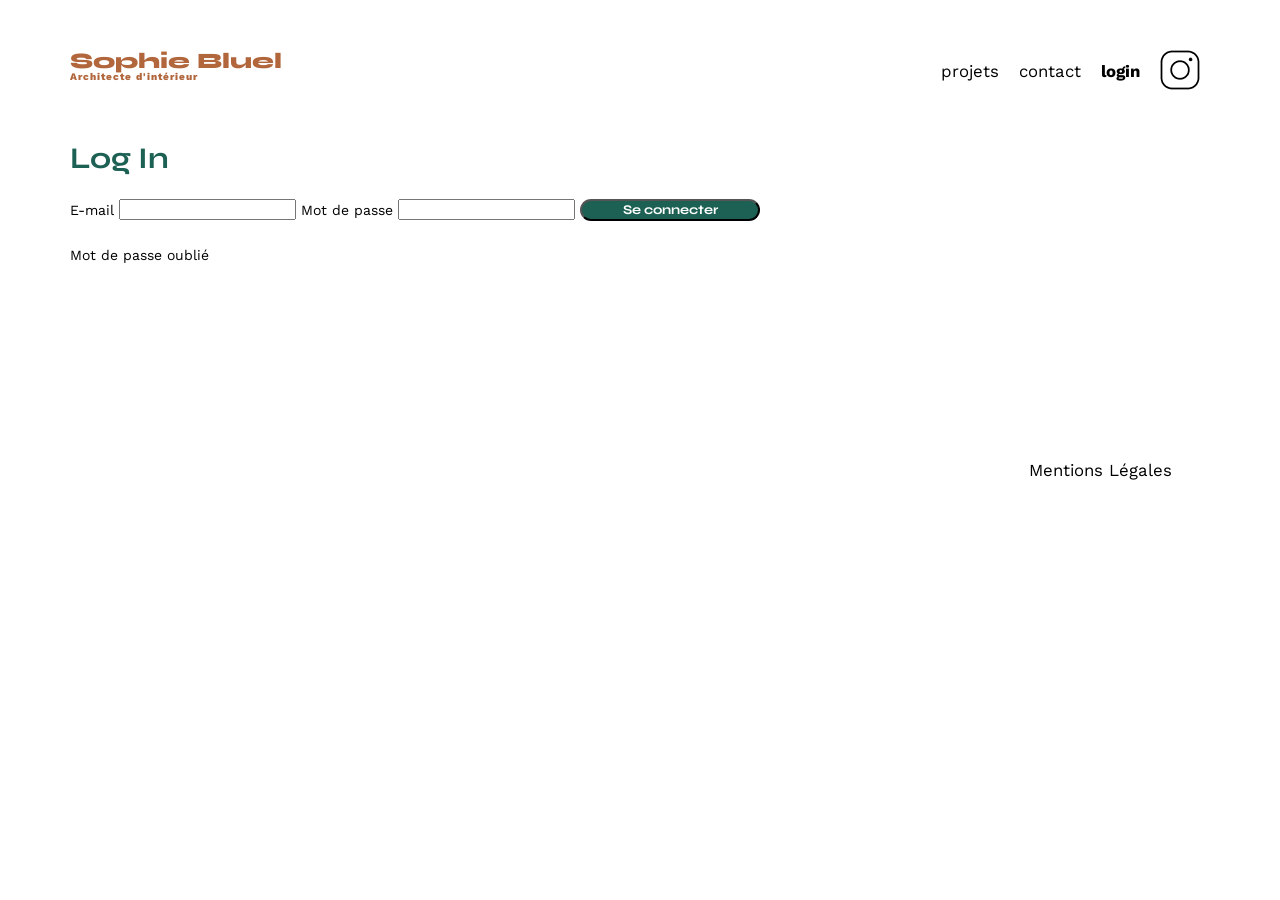
==== FrontEnd/login.html @ a7440093 "initialisation du projet, liste des projets et filtre" ====
<!DOCTYPE html>
<html lang="fr">
<head>
    <meta charset="UTF-8">
	<title>Page de Connexion</title>
	<meta name="viewport" content="width=device-width, initial-scale=1.0">
    <link rel="preconnect" href="https://fonts.googleapis.com">
	<link rel="preconnect" href="https://fonts.gstatic.com" crossorigin>
	<link href="https://fonts.googleapis.com/css2?family=Syne:wght@700;800&family=Work+Sans&display=swap" rel="stylesheet">
	<meta name="description" content="">
	<link rel="stylesheet" href="./assets/style.css">
</head>
<body>
    <header>
        <h1>Sophie Bluel <span>Architecte d'intérieur</span></h1>
        <nav>
            <ul>
                <li>projets</li>
                <li>contact</li>
                <li><a href="./login.html" class="login">login</a></li>
                <li><img src="./assets/icons/instagram.png" alt="Instagram"></li>
            </ul>
        </nav>
    </header>
    <main>
        <section id="Log">
            <h2>Log In</h2>
            <form id="loginForm">
                <label for="email">E-mail</label>
                <input type="email" name="email" id="email" required>
                <label for="password">Mot de passe</label>
                <input type="password" name="password" id="password" required>
                <input type="submit" value="Se connecter">
                <p><a href="">Mot de passe oublié</a></p>
            </form>
        </section>
    </main>
    <footer class="footer-log">
        <nav>
            <ul>
                <li>Mentions Légales</li>
            </ul>
        </nav>
    </footer>   
</body>
</html>
---- FrontEnd/assets/style.css ----
/* http://meyerweb.com/eric/tools/css/reset/
   v2.0 | 20110126
   License: none (public domain)
*/

html, body, div, span, applet, object, iframe,
h1, h2, h3, h4, h5, h6, p, blockquote, pre,
a, abbr, acronym, address, big, cite, code,
del, dfn, em, img, ins, kbd, q, s, samp,
small, strike, strong, sub, sup, tt, var,
b, u, i, center,
dl, dt, dd, ol, ul, li,
fieldset, form, label, legend,
table, caption, tbody, tfoot, thead, tr, th, td,
article, aside, canvas, details, embed,
figure, figcaption, footer, header, hgroup,
menu, nav, output, ruby, section, summary,
time, mark, audio, video {
	margin: 0;
	padding: 0;
	border: 0;
	font-size: 100%;
	font: inherit;
	vertical-align: baseline;
}
/* HTML5 display-role reset for older browsers */
article, aside, details, figcaption, figure,
footer, header, hgroup, menu, nav, section {
	display: block;
}
body {
	line-height: 1;
}
ol, ul {
	list-style: none;
}
blockquote, q {
	quotes: none;
}
blockquote:before, blockquote:after,
q:before, q:after {
	content: '';
	content: none;
}
table {
	border-collapse: collapse;
	border-spacing: 0;
}
/** end reset css**/
body {
	max-width: 1140px;
	margin:auto;
	font-family: 'Work Sans' ;
	font-size: 14px;
}
header {
	display: flex;
	justify-content: space-between;
	margin: 50px 0
}
section {
	margin: 50px 0
}

a {
	text-decoration: none;
	color: inherit;
}

h1{
	display: flex;
	flex-direction: column;
	font-family: 'Syne';
	font-size: 22px;
	font-weight: 800;
	color: #B1663C
}

h1 > span {
	font-family: 'Work Sans';
	font-size:10px;
	letter-spacing: 0.1em;
;
}

h2{
	font-family: 'Syne';
	font-weight: 700;
	font-size: 30px;
	color: #1D6154
}
nav ul {
	display: flex;
	align-items: center;
	list-style-type: none;

}
nav li {
	padding: 0 10px;
	font-size: 1.2em;
}

li:hover {
	color: #B1663C;
}
#introduction {
	display: flex;
	align-items: center;
}
#introduction figure {
	flex: 1
}
#introduction img {
	display: block;
	margin: auto;
	width: 80%;
}

#introduction article {
	flex: 1
}
#introduction h2 {
	margin-bottom: 1em;
}

#introduction p {
	margin-bottom: 0.5em;
}
#portfolio h2 {
	text-align: center;
	margin-bottom: 1em;
}

.btnS {
	display: flex;
    flex-wrap: wrap;
    justify-content: center;
    margin-bottom: 60px;
    margin-top: 30px;
    gap: 10px;
}

.btnS button {
    border-radius: 60px;
    border: 1px solid #1D6154;
    background-color: white;
    height: 37px;
    font-family: 'Syne';
    color: #1D6154;
    font-size: 16px;
    font-weight: bold;
    padding-left: 15px;
    padding-right: 15px;
}

.btnS button:hover {
    color: white;
    background-color: #1D6154;
    cursor: pointer;
}

.gallery {
	width: 100%;
	display: grid;
	grid-template-columns: 1fr 1fr 1fr;
	grid-column-gap: 20px;
	grid-row-gap: 20px;
}

.gallery img {
	width: 100%;

}
#contact {
	width: 50%;
    margin: auto;
}
#contact > * {
	text-align: center;

}
#contact h2, #log h2{
	margin-bottom: 20px;
}
#contact form, #log form {
	text-align: left;
	margin-top:30px;
	display: flex;
	flex-direction: column;
}

#contact input, #log input {
	height: 50px;
	font-size: 1.2em;
	border: none;
	box-shadow: 0px 4px 14px rgba(0, 0, 0, 0.09);
}
#contact label {
	margin: 2em 0 1em 0;
}
#contact textarea {
	border: none;
	box-shadow: 0px 4px 14px rgba(0, 0, 0, 0.09);
}

input[type="submit"]{
	font-family: 'Syne';
	font-weight: 700;
	color: white;
	background-color: #1D6154;
	margin : 2em auto ;
	width: 180px;
	text-align: center;
	border-radius: 60px ;
}

footer nav ul {
	display: flex;
	justify-content: flex-end;
	margin: 2em
}

#contact, #log {
	width: 50%;
    margin: auto;
}
#contact > * {
	text-align: center;

}

#contact input, #log input {
	height: 50px;
	font-size: 1.2em;
	border: none;
	box-shadow: 0px 4px 14px rgba(0, 0, 0, 0.09);
}
#contact label, #log label {
	margin: 2em 0 1em 0;
}
#contact textarea {
	border: none;
	box-shadow: 0px 4px 14px rgba(0, 0, 0, 0.09);
}

input[type="submit"]{
	font-family: 'Syne';
	font-weight: 700;
	color: white;
	background-color: #1D6154;
	margin : 2em auto ;
	width: 180px;
	text-align: center;
	border-radius: 60px ;
}

footer nav ul {
	display: flex;
	justify-content: flex-end;
	margin: 2em
}

/* Page log */
*.login {
	text-decoration: none;
	color: black;
	font-weight: bold;
	
}

.login:hover {
	color: #B1663C;
}


#log h2 {
	text-align: center;
	margin-top: 242px;
}

#log a {
	color: #3D3D3D;
}

#log p {
	text-align: center;
}


 

.footer-log {
	margin-top: 200px;
}


#Error {
	color: red;
	font-size: 14px;
	margin-top: 25px;
}
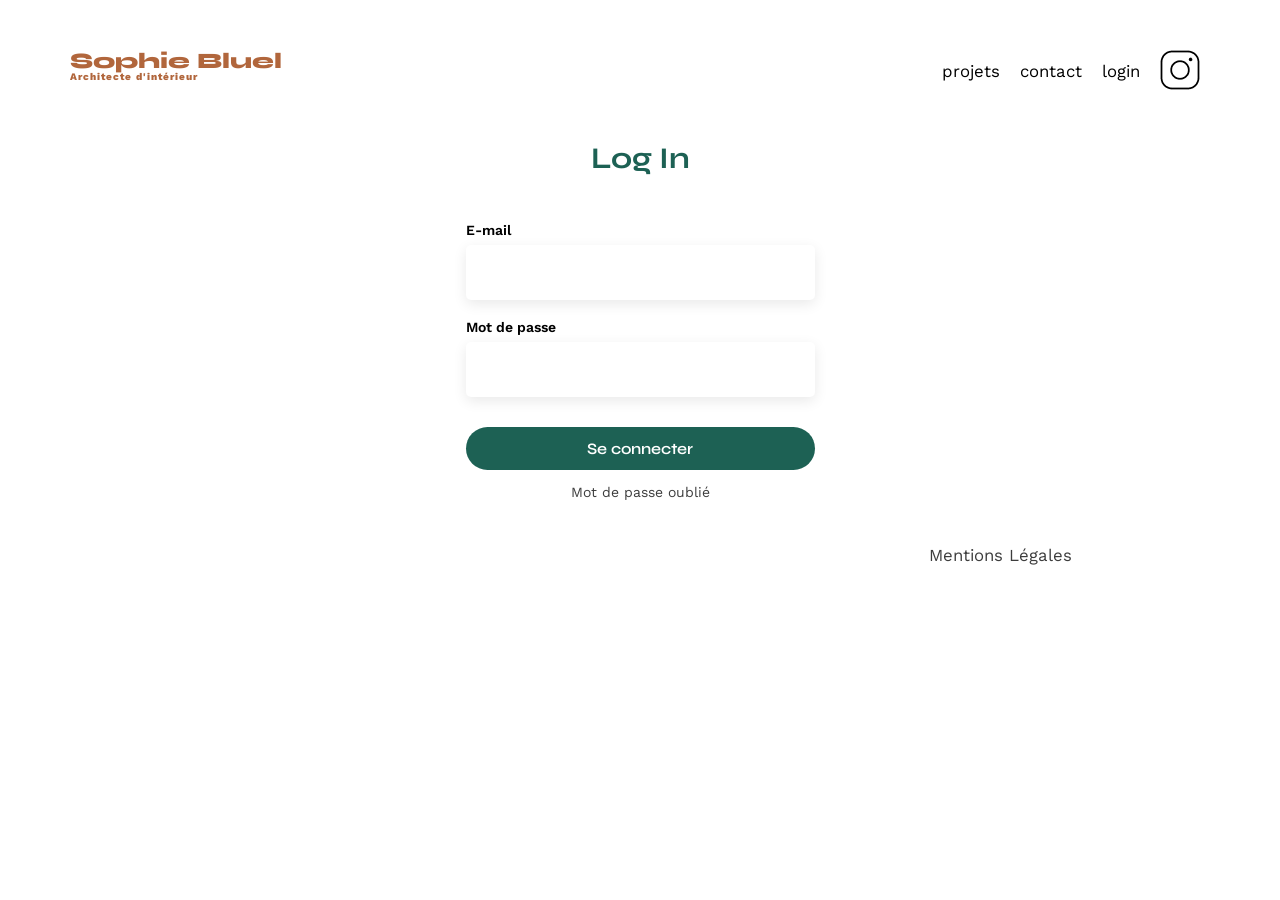
==== commit 49e858c4: "Ajout des categories et création page de connexion avec paramètre" ====
--- a/FrontEnd/login.html
+++ b/FrontEnd/login.html
@@ -9,38 +9,40 @@
 	<link href="https://fonts.googleapis.com/css2?family=Syne:wght@700;800&family=Work+Sans&display=swap" rel="stylesheet">
 	<meta name="description" content="">
 	<link rel="stylesheet" href="./assets/style.css">
-</head>
-<body>
-    <header>
-        <h1>Sophie Bluel <span>Architecte d'intérieur</span></h1>
-        <nav>
-            <ul>
-                <li>projets</li>
-                <li>contact</li>
-                <li><a href="./login.html" class="login">login</a></li>
-                <li><img src="./assets/icons/instagram.png" alt="Instagram"></li>
-            </ul>
-        </nav>
-    </header>
-    <main>
-        <section id="Log">
-            <h2>Log In</h2>
-            <form id="loginForm">
-                <label for="email">E-mail</label>
-                <input type="email" name="email" id="email" required>
-                <label for="password">Mot de passe</label>
-                <input type="password" name="password" id="password" required>
-                <input type="submit" value="Se connecter">
-                <p><a href="">Mot de passe oublié</a></p>
-            </form>
-        </section>
-    </main>
-    <footer class="footer-log">
-        <nav>
-            <ul>
-                <li>Mentions Légales</li>
-            </ul>
-        </nav>
-    </footer>   
-</body>
+    </head>
+    <body>
+<header>
+	<h1>Sophie Bluel <span>Architecte d'intérieur</span></h1>
+	<nav>
+		<ul>
+			<li>projets</li>
+			<li>contact</li>
+			<li><a href="login.html" class="login">login</a></li>
+			<li><img src="./assets/icons/instagram.png" alt="Instagram"></li>
+		</ul>
+	</nav>
+</header>
+<main>
+  <h2>Log In</h2>
+  <form id="login-form">
+    <label for="email">E-mail</label>
+    <input type="email" id="email" name="email" required />
+
+    <label for="password">Mot de passe</label>
+    <input type="password" id="password" name="password" required />
+
+    <button type="submit" class="btn-login">Se connecter</button>
+
+    <a href="#" class="forgot-password">Mot de passe oublié</a>
+  </form>
+</main>
+<footer>
+	<nav>
+		<ul>
+			<li>Mentions Légales</li>
+		</ul>
+	</nav>
+</footer>
+<script src="login.js"></script>
+    </body>
 </html>
--- a/FrontEnd/assets/style.css
+++ b/FrontEnd/assets/style.css
@@ -131,7 +131,7 @@
 	margin-bottom: 1em;
 }
 
-.btnS {
+.categories {
 	display: flex;
     flex-wrap: wrap;
     justify-content: center;
@@ -140,7 +140,7 @@
     gap: 10px;
 }
 
-.btnS button {
+.categories button {
     border-radius: 60px;
     border: 1px solid #1D6154;
     background-color: white;
@@ -153,7 +153,7 @@
     padding-right: 15px;
 }
 
-.btnS button:hover {
+.categories button:hover {
     color: white;
     background-color: #1D6154;
     cursor: pointer;
@@ -171,7 +171,7 @@
 	width: 100%;
 
 }
-#contact {
+#contact, #log{
 	width: 50%;
     margin: auto;
 }
@@ -179,7 +179,7 @@
 	text-align: center;
 
 }
-#contact h2, #log h2{
+#contact h2, #log h2 {
 	margin-bottom: 20px;
 }
 #contact form, #log form {
@@ -195,7 +195,7 @@
 	border: none;
 	box-shadow: 0px 4px 14px rgba(0, 0, 0, 0.09);
 }
-#contact label {
+#contact label, #log label {
 	margin: 2em 0 1em 0;
 }
 #contact textarea {
@@ -220,7 +220,7 @@
 	margin: 2em
 }
 
-#contact, #log {
+#contact {
 	width: 50%;
     margin: auto;
 }
@@ -229,13 +229,13 @@
 
 }
 
-#contact input, #log input {
+#contact input {
 	height: 50px;
 	font-size: 1.2em;
 	border: none;
 	box-shadow: 0px 4px 14px rgba(0, 0, 0, 0.09);
 }
-#contact label, #log label {
+#contact label {
 	margin: 2em 0 1em 0;
 }
 #contact textarea {
@@ -260,46 +260,88 @@
 	margin: 2em
 }
 
-/* Page log */
-*.login {
-	text-decoration: none;
-	color: black;
-	font-weight: bold;
-	
-}
-
-.login:hover {
-	color: #B1663C;
-}
-
-
-#log h2 {
-	text-align: center;
-	margin-top: 242px;
-}
-
-#log a {
-	color: #3D3D3D;
-}
-
-#log p {
-	text-align: center;
-}
-
-
- 
-
-.footer-log {
-	margin-top: 200px;
-}
-
-
-#Error {
-	color: red;
-	font-size: 14px;
-	margin-top: 25px;
-}
-
-
-
-
+/* ====== MAIN LOGIN ====== */
+main {
+  display: flex;
+  flex-direction: column;
+  align-items: center;
+  justify-content: center;
+  flex-grow: 1;
+  margin-top: 40px;
+}
+
+main h2 {
+  font-family: "Syne", sans-serif;
+  font-size: 30px;
+  color: #1d6154;
+  margin-bottom: 30px;
+}
+
+form {
+  display: flex;
+  flex-direction: column;
+  background-color: #fff;
+  border-radius: 10px;
+}
+
+label {
+  font-weight: 600;
+  margin-top: 20px;
+  margin-bottom: 8px;
+}
+
+input[type="email"],
+input[type="password"] {
+  border: 1px solid #d5d5d5;
+  border-radius: 5px;
+  padding: 12px;
+  font-size: 26px;
+  outline: none;
+  border: none;
+  transition: border-color 0.3s;
+  box-shadow: 0px 4px 14px rgba(0, 0, 0, 0.09);
+}
+
+input[type="email"]:focus,
+input[type="password"]:focus {
+  border-color: #1d6154;
+}
+
+button.btn-login {
+  background-color: #1d6154;
+  color: white;
+   font-family: "Syne";
+  border: none;
+  border-radius: 25px;
+  padding: 12px;
+  margin-top: 30px;
+  font-size: 16px;
+  font-weight: 600;
+  cursor: pointer;
+  transition: background-color 0.3s;
+}
+
+button.btn-login:hover {
+  background-color: #0e4038;
+}
+
+/* Lien "Mot de passe oublié" */
+a.forgot-password {
+  text-align: center;
+  margin-top: 15px;
+  color: #3d3d3d;
+  text-decoration: none;
+  font-size: 14px;
+}
+
+a.forgot-password:hover {
+  text-decoration: underline;
+}
+
+/* ====== FOOTER ====== */
+footer {
+  text-align: right;
+  padding: 20px 100px;
+  font-size: 14px;
+  color: #3d3d3d;
+}
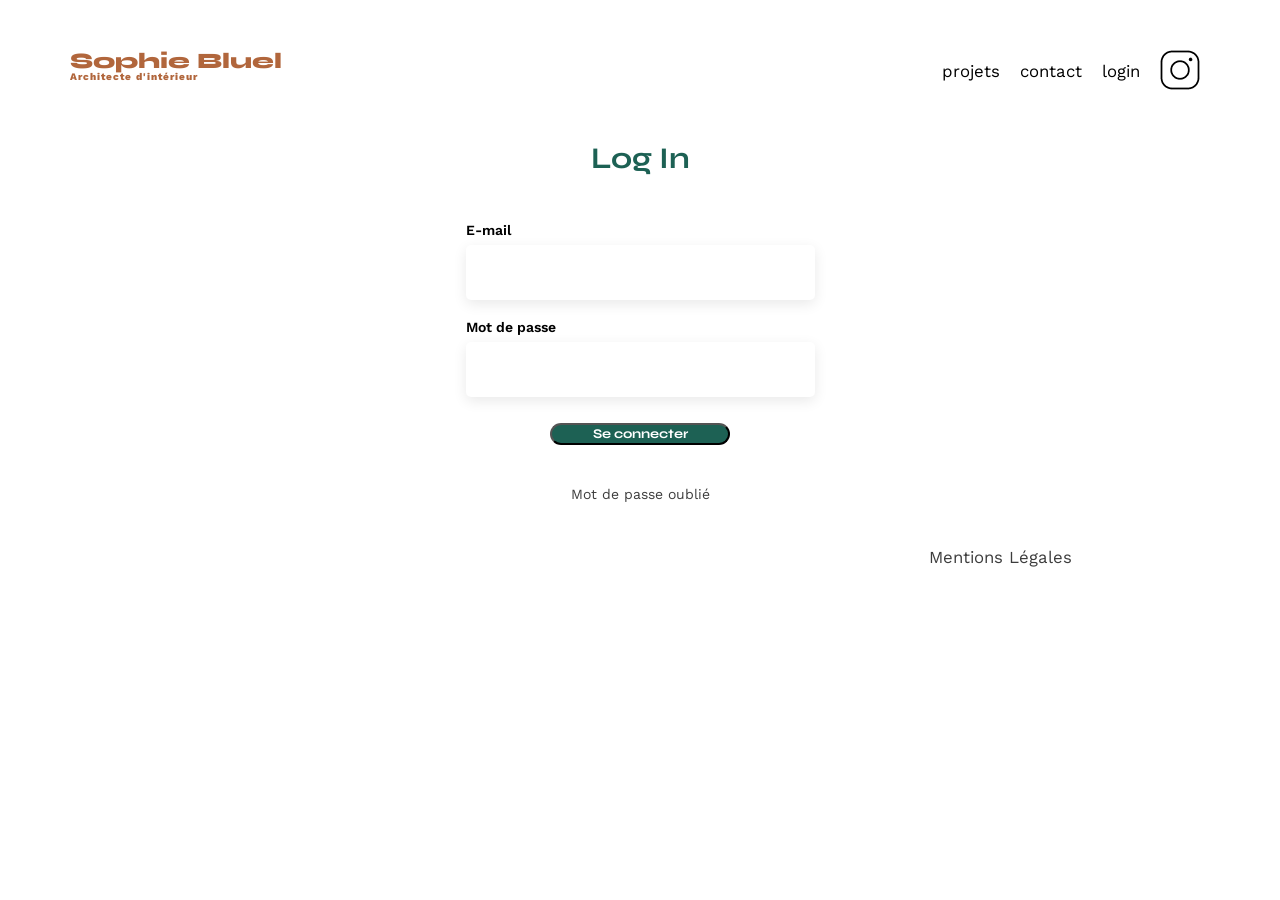
==== commit a870f3c4: "Ajout du serveur login + correction email/mot de passe" ====
--- a/FrontEnd/login.html
+++ b/FrontEnd/login.html
@@ -11,38 +11,36 @@
 	<link rel="stylesheet" href="./assets/style.css">
     </head>
     <body>
-<header>
-	<h1>Sophie Bluel <span>Architecte d'intérieur</span></h1>
-	<nav>
-		<ul>
-			<li>projets</li>
-			<li>contact</li>
-			<li><a href="login.html" class="login">login</a></li>
-			<li><img src="./assets/icons/instagram.png" alt="Instagram"></li>
-		</ul>
-	</nav>
-</header>
-<main>
-  <h2>Log In</h2>
-  <form id="login-form">
-    <label for="email">E-mail</label>
-    <input type="email" id="email" name="email" required />
-
-    <label for="password">Mot de passe</label>
-    <input type="password" id="password" name="password" required />
-
-    <button type="submit" class="btn-login">Se connecter</button>
-
-    <a href="#" class="forgot-password">Mot de passe oublié</a>
-  </form>
-</main>
-<footer>
-	<nav>
-		<ul>
-			<li>Mentions Légales</li>
-		</ul>
-	</nav>
-</footer>
-<script src="login.js"></script>
+		<header>
+			<h1>Sophie Bluel <span>Architecte d'intérieur</span></h1>
+			<nav>
+				<ul>
+					<li>projets</li>
+					<li>contact</li>
+					<li><a href="login.html" class="login">login</a></li>
+					<li><img src="./assets/icons/instagram.png" alt="Instagram"></li>
+				</ul>
+			</nav>
+		</header>
+		<main>
+			<h2>Log In</h2>
+			<form class="login-form">
+				<label for="email">E-mail</label>
+				<input type="email" id="email" name="email" required></input>
+				<label for="password">Mot de passe</label>
+				<input type="password" id="password" name="password" required></input>
+				<button type="submit" classe="btn-login">Se connecter</button>
+                <form onsubmit="return valider()"></form>
+				<a href="#" class="forgot-password">Mot de passe oublié</a>
+			</form>
+		</main>
+		<footer>
+			<nav>
+				<ul>
+					<li>Mentions Légales</li>
+				</ul>
+			</nav>
+		</footer>
+	<script src="login.js"></script>
     </body>
 </html>
--- a/FrontEnd/assets/style.css
+++ b/FrontEnd/assets/style.css
@@ -153,7 +153,7 @@
     padding-right: 15px;
 }
 
-.categories button:hover {
+.categories button:hover, .categories .active {
     color: white;
     background-color: #1D6154;
     cursor: pointer;
@@ -203,15 +203,24 @@
 	box-shadow: 0px 4px 14px rgba(0, 0, 0, 0.09);
 }
 
-input[type="submit"]{
+input [type="submit"] {
+	font-family: 'Syne';
+	font-weight: 700;
+	margin : 2em auto ;
+	width: 180px;
+	text-align: center;
+	border-radius: 60px ;
+}
+
+[type="submit"] {
 	font-family: 'Syne';
 	font-weight: 700;
 	color: white;
-	background-color: #1D6154;
-	margin : 2em auto ;
+	background-color: #1d6154;
+	margin : 2em auto;
 	width: 180px;
 	text-align: center;
-	border-radius: 60px ;
+	border-radius: 60px;
 }
 
 footer nav ul {
@@ -243,21 +252,10 @@
 	box-shadow: 0px 4px 14px rgba(0, 0, 0, 0.09);
 }
 
-input[type="submit"]{
-	font-family: 'Syne';
-	font-weight: 700;
-	color: white;
-	background-color: #1D6154;
-	margin : 2em auto ;
-	width: 180px;
-	text-align: center;
-	border-radius: 60px ;
-}
-
 footer nav ul {
 	display: flex;
 	justify-content: flex-end;
-	margin: 2em
+	margin: 2em;
 }
 
 /* ====== MAIN LOGIN ====== */
@@ -307,7 +305,7 @@
   border-color: #1d6154;
 }
 
-button.btn-login {
+input.btn-login {
   background-color: #1d6154;
   color: white;
    font-family: "Syne";
@@ -321,7 +319,7 @@
   transition: background-color 0.3s;
 }
 
-button.btn-login:hover {
+input.btn-login:hover {
   background-color: #0e4038;
 }
 
